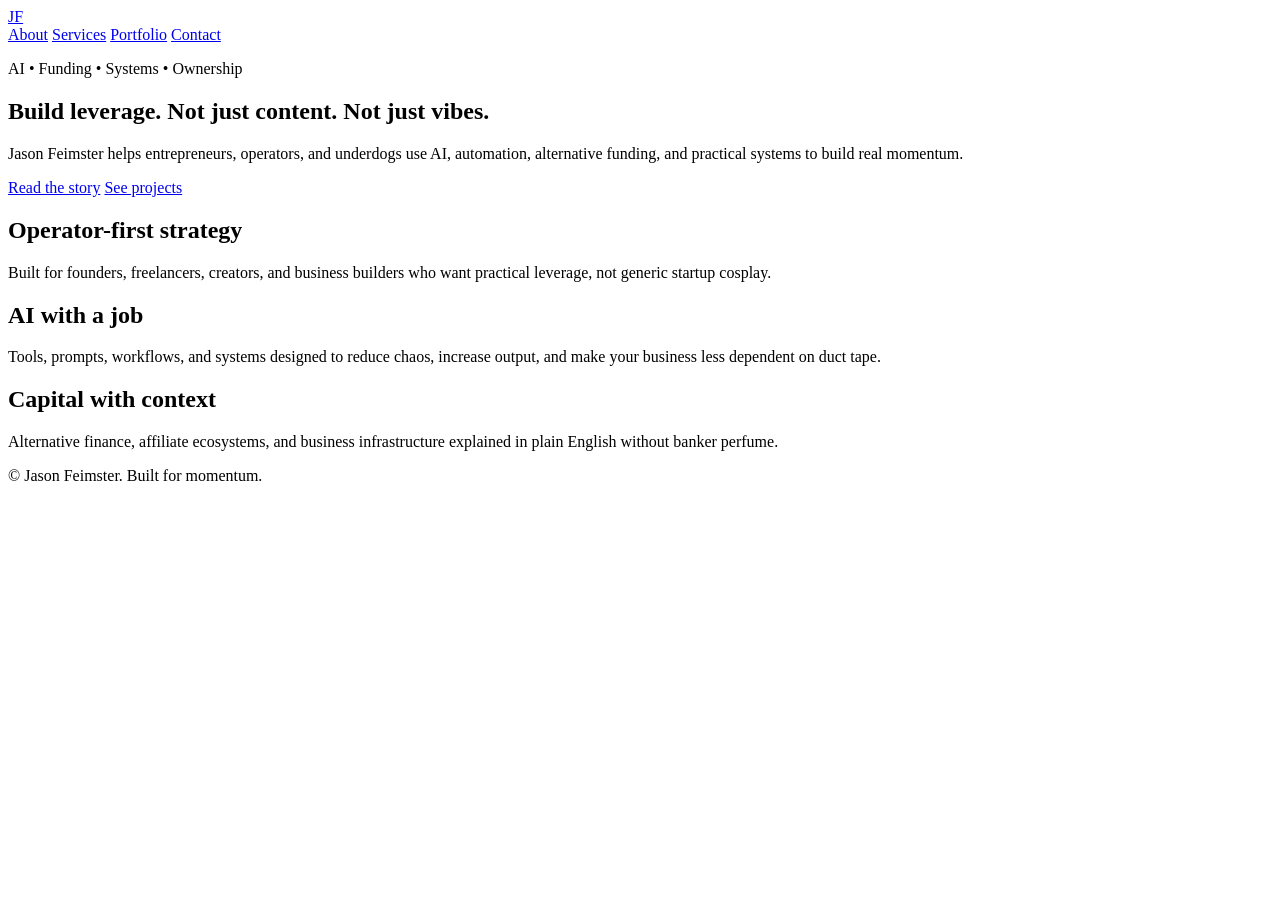
==== site/index.html @ 62602b0d "Add static site homepage" ====
<!DOCTYPE html>
<html lang="en">
<head>
  <meta charset="UTF-8" />
  <meta name="viewport" content="width=device-width, initial-scale=1.0" />
  <title>Jason Feimster | Personal Brand OS</title>
  <meta name="description" content="Jason Feimster is a combat-vet-turned-entrepreneur, AI systems builder, and operator focused on leverage, ownership, and practical business growth." />
  <link rel="stylesheet" href="../assets/css/style.css" />
</head>
<body>
  <header class="site-header">
    <div class="container nav-wrap">
      <a class="logo" href="index.html">JF</a>
      <nav>
        <a href="about.html">About</a>
        <a href="services.html">Services</a>
        <a href="portfolio.html">Portfolio</a>
        <a href="contact.html">Contact</a>
      </nav>
    </div>
  </header>

  <main>
    <section class="hero">
      <div class="container">
        <p class="eyebrow">AI • Funding • Systems • Ownership</p>
        <h1>Build leverage. Not just content. Not just vibes.</h1>
        <p class="lead">Jason Feimster helps entrepreneurs, operators, and underdogs use AI, automation, alternative funding, and practical systems to build real momentum.</p>
        <div class="button-row">
          <a class="button primary" href="about.html">Read the story</a>
          <a class="button" href="portfolio.html">See projects</a>
        </div>
      </div>
    </section>

    <section class="section">
      <div class="container grid three-up">
        <article class="card">
          <h2>Operator-first strategy</h2>
          <p>Built for founders, freelancers, creators, and business builders who want practical leverage, not generic startup cosplay.</p>
        </article>
        <article class="card">
          <h2>AI with a job</h2>
          <p>Tools, prompts, workflows, and systems designed to reduce chaos, increase output, and make your business less dependent on duct tape.</p>
        </article>
        <article class="card">
          <h2>Capital with context</h2>
          <p>Alternative finance, affiliate ecosystems, and business infrastructure explained in plain English without banker perfume.</p>
        </article>
      </div>
    </section>
  </main>

  <footer class="site-footer">
    <div class="container">
      <p>© <span id="year"></span> Jason Feimster. Built for momentum.</p>
    </div>
  </footer>

  <script src="../assets/js/script.js"></script>
</body>
</html>
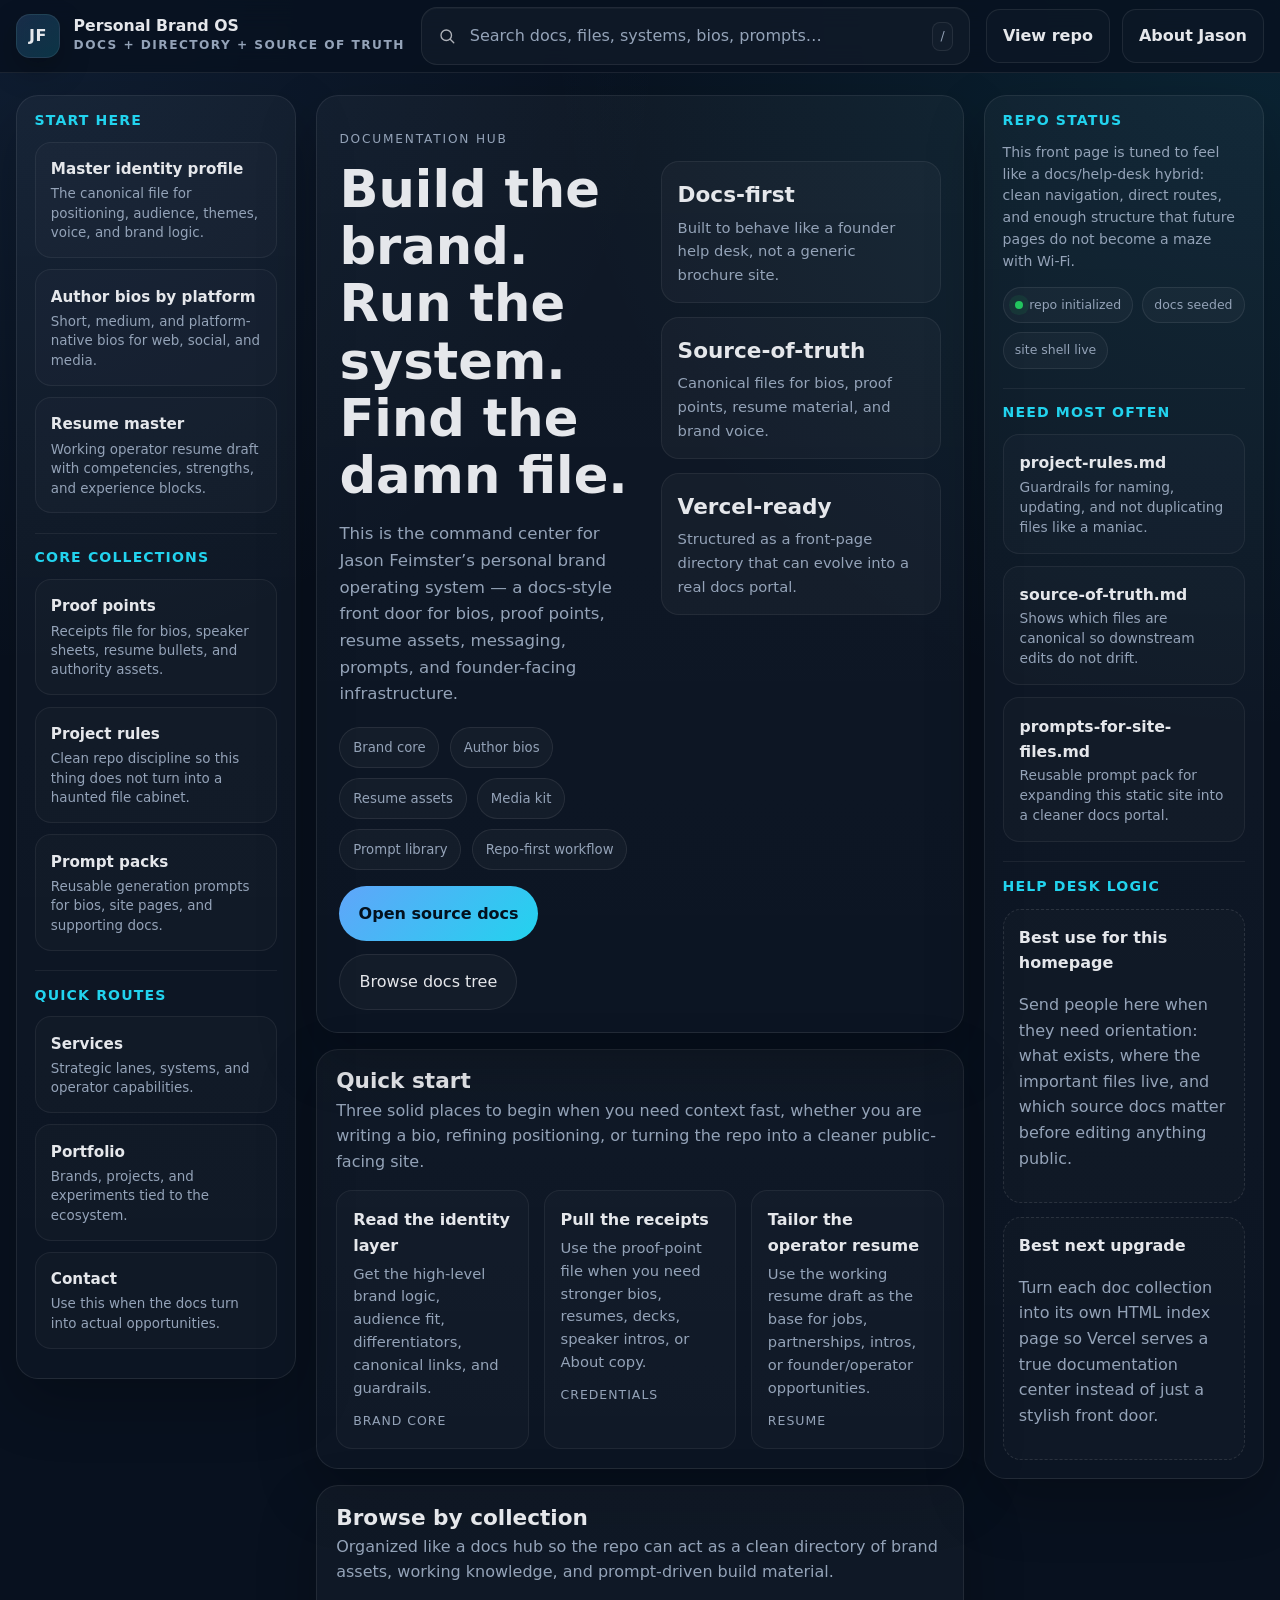
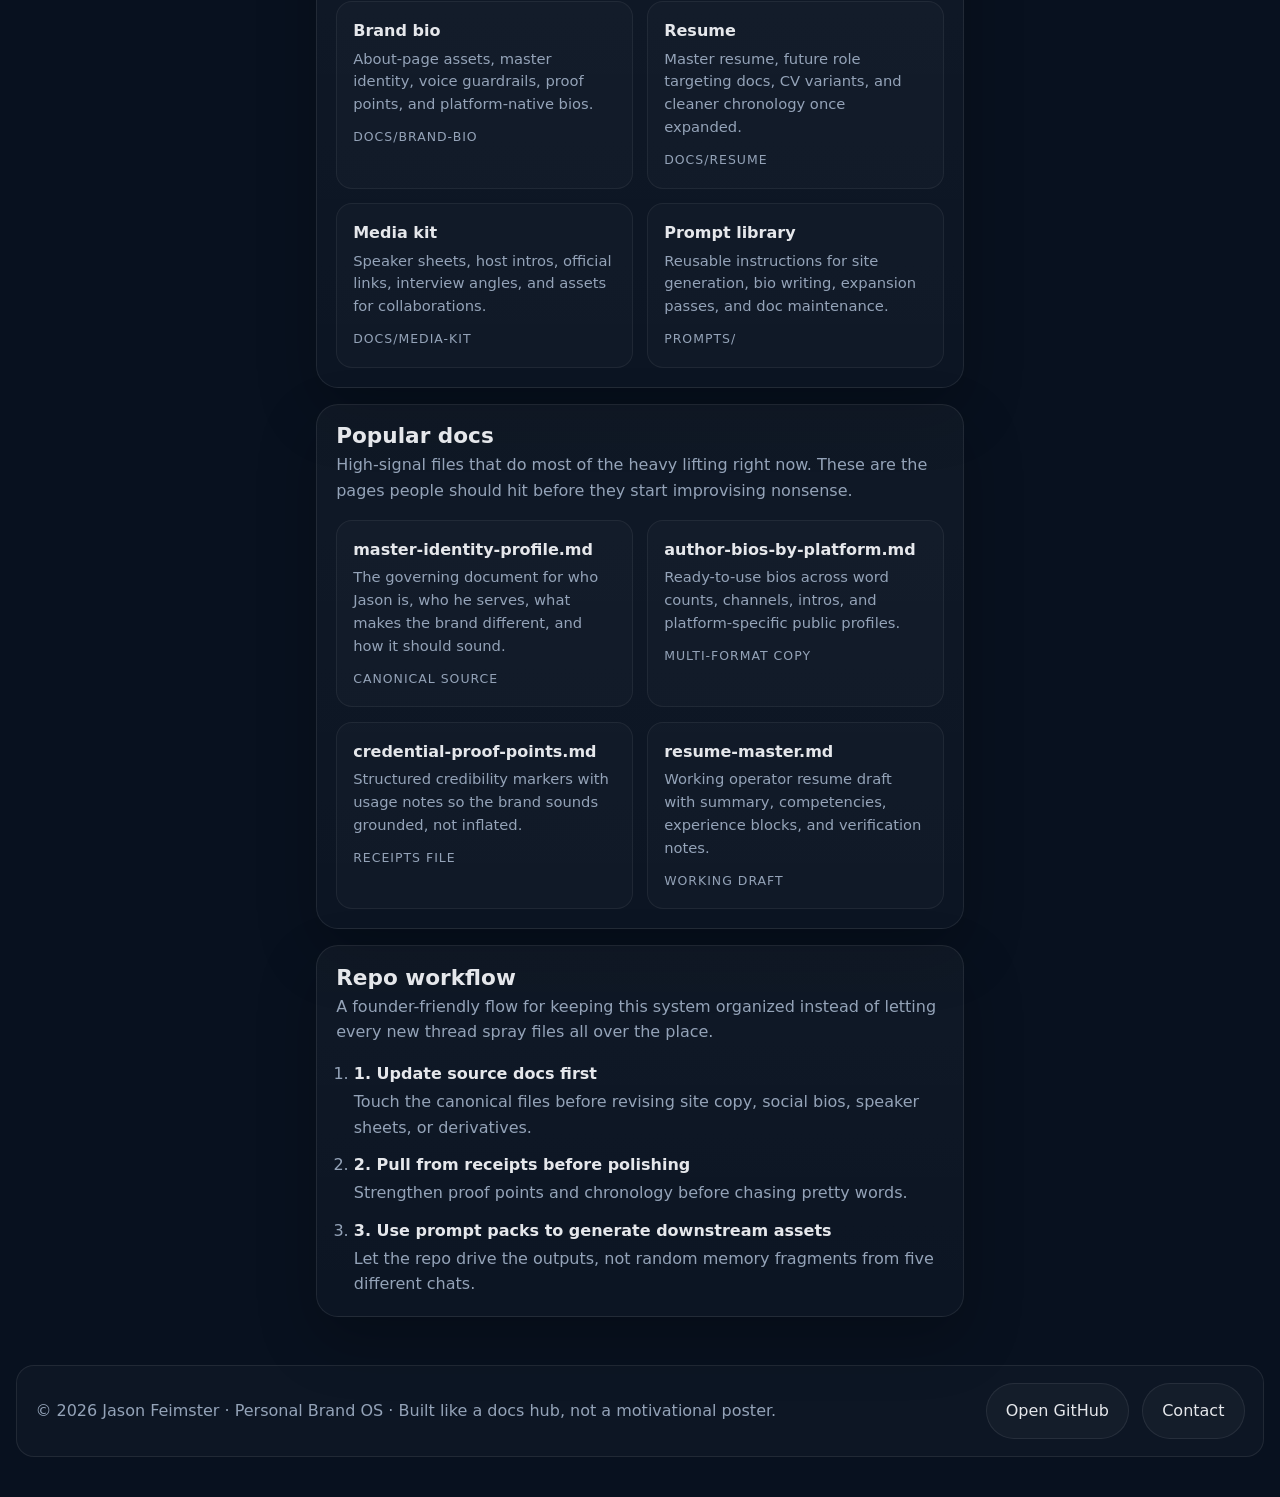
==== commit 18d61843: "Revise homepage into docs-style directory and help desk landing page" ====
--- a/site/index.html
+++ b/site/index.html
@@ -4,59 +4,886 @@
   <meta charset="UTF-8" />
   <meta name="viewport" content="width=device-width, initial-scale=1.0" />
   <title>Jason Feimster | Personal Brand OS</title>
-  <meta name="description" content="Jason Feimster is a combat-vet-turned-entrepreneur, AI systems builder, and operator focused on leverage, ownership, and practical business growth." />
+  <meta name="description" content="Docs-style home for Jason Feimster's personal brand OS: brand core, bios, resume assets, proof points, prompts, and source-of-truth files." />
   <link rel="stylesheet" href="../assets/css/style.css" />
+  <style>
+    .docs-page {
+      min-height: 100vh;
+      background:
+        radial-gradient(circle at top right, rgba(34,211,238,0.10), transparent 22%),
+        radial-gradient(circle at top left, rgba(96,165,250,0.09), transparent 20%),
+        #08111f;
+    }
+
+    .docs-topbar {
+      position: sticky;
+      top: 0;
+      z-index: 50;
+      backdrop-filter: blur(14px);
+      background: rgba(8,17,31,0.84);
+      border-bottom: 1px solid rgba(255,255,255,0.08);
+    }
+
+    .docs-topbar-inner {
+      width: min(1380px, calc(100% - 2rem));
+      margin: 0 auto;
+      min-height: 72px;
+      display: grid;
+      grid-template-columns: auto 1fr auto;
+      gap: 1rem;
+      align-items: center;
+    }
+
+    .docs-brand {
+      display: inline-flex;
+      align-items: center;
+      gap: 0.85rem;
+      font-weight: 700;
+    }
+
+    .docs-brand-mark {
+      display: inline-flex;
+      width: 44px;
+      height: 44px;
+      align-items: center;
+      justify-content: center;
+      border-radius: 14px;
+      border: 1px solid rgba(255,255,255,0.08);
+      background: linear-gradient(135deg, rgba(96,165,250,0.18), rgba(34,211,238,0.18));
+      box-shadow: 0 12px 30px rgba(0,0,0,0.25);
+      font-weight: 800;
+      letter-spacing: 0.03em;
+    }
+
+    .docs-brand-copy small,
+    .docs-rail-note,
+    .docs-meta,
+    .docs-file span,
+    .docs-kicker,
+    .docs-search-hint,
+    .collection-card p,
+    .doc-card p,
+    .hero-panel p,
+    .resource-card p,
+    .timeline li,
+    .docs-helper p,
+    .chip-row .chip,
+    .docs-sidebar a span,
+    .docs-shortcuts a span,
+    .docs-footer p {
+      color: var(--muted);
+    }
+
+    .docs-brand-copy strong {
+      display: block;
+      line-height: 1.1;
+      font-size: 0.98rem;
+    }
+
+    .docs-brand-copy small {
+      display: block;
+      font-size: 0.76rem;
+      margin-top: 0.1rem;
+      text-transform: uppercase;
+      letter-spacing: 0.12em;
+    }
+
+    .docs-search-wrap {
+      display: flex;
+      align-items: center;
+      gap: 0.85rem;
+      min-width: 0;
+    }
+
+    .docs-search {
+      display: flex;
+      align-items: center;
+      gap: 0.75rem;
+      width: 100%;
+      padding: 0.85rem 1rem;
+      border-radius: 16px;
+      border: 1px solid rgba(255,255,255,0.08);
+      background: rgba(255,255,255,0.03);
+      box-shadow: inset 0 1px 0 rgba(255,255,255,0.03);
+    }
+
+    .docs-search svg {
+      flex: 0 0 auto;
+      opacity: 0.75;
+    }
+
+    .docs-search input {
+      width: 100%;
+      background: transparent;
+      border: 0;
+      color: var(--text);
+      outline: none;
+      font: inherit;
+    }
+
+    .docs-search input::placeholder {
+      color: var(--muted);
+    }
+
+    .docs-search-hint {
+      flex: 0 0 auto;
+      font-size: 0.78rem;
+      padding: 0.22rem 0.45rem;
+      border-radius: 8px;
+      border: 1px solid rgba(255,255,255,0.08);
+      background: rgba(255,255,255,0.02);
+    }
+
+    .docs-top-actions {
+      display: flex;
+      align-items: center;
+      gap: 0.75rem;
+      flex-wrap: wrap;
+      justify-content: flex-end;
+    }
+
+    .ghost-link {
+      display: inline-flex;
+      align-items: center;
+      gap: 0.45rem;
+      padding: 0.8rem 1rem;
+      border-radius: 14px;
+      border: 1px solid rgba(255,255,255,0.08);
+      background: rgba(255,255,255,0.02);
+      color: var(--text);
+      font-weight: 600;
+      transition: transform 0.18s ease, border-color 0.18s ease, background 0.18s ease;
+    }
+
+    .ghost-link:hover,
+    .sidebar-link:hover,
+    .shortcut-link:hover,
+    .docs-file:hover,
+    .collection-card:hover,
+    .doc-card:hover,
+    .resource-card:hover {
+      transform: translateY(-1px);
+      border-color: rgba(255,255,255,0.18);
+      background: rgba(255,255,255,0.04);
+    }
+
+    .docs-shell {
+      width: min(1380px, calc(100% - 2rem));
+      margin: 0 auto;
+      padding: 1.35rem 0 3rem;
+      display: grid;
+      grid-template-columns: 280px minmax(0, 1fr) 280px;
+      gap: 1.25rem;
+      align-items: start;
+    }
+
+    .docs-sidebar,
+    .docs-main,
+    .docs-rail {
+      min-width: 0;
+    }
+
+    .sidebar-panel,
+    .hero-panel,
+    .surface-panel,
+    .rail-panel {
+      border: 1px solid rgba(255,255,255,0.08);
+      border-radius: 22px;
+      background: linear-gradient(180deg, rgba(255,255,255,0.035), rgba(255,255,255,0.018));
+      box-shadow: 0 24px 60px rgba(0,0,0,0.24);
+    }
+
+    .sidebar-panel,
+    .rail-panel {
+      padding: 1.1rem;
+      position: sticky;
+      top: 96px;
+    }
+
+    .sidebar-title,
+    .panel-title,
+    .rail-title {
+      margin: 0 0 0.8rem;
+      font-size: 0.88rem;
+      letter-spacing: 0.08em;
+      text-transform: uppercase;
+      color: var(--accent-2);
+    }
+
+    .sidebar-group + .sidebar-group,
+    .rail-group + .rail-group {
+      margin-top: 1.2rem;
+      padding-top: 1.05rem;
+      border-top: 1px solid rgba(255,255,255,0.06);
+    }
+
+    .sidebar-link,
+    .shortcut-link,
+    .docs-file,
+    .resource-card,
+    .doc-card,
+    .collection-card {
+      display: block;
+      border: 1px solid rgba(255,255,255,0.06);
+      border-radius: 16px;
+      background: rgba(255,255,255,0.02);
+      transition: transform 0.18s ease, border-color 0.18s ease, background 0.18s ease;
+    }
+
+    .sidebar-link,
+    .shortcut-link {
+      padding: 0.9rem 0.95rem;
+      margin-bottom: 0.7rem;
+    }
+
+    .sidebar-link strong,
+    .shortcut-link strong {
+      display: block;
+      margin-bottom: 0.18rem;
+      font-size: 0.95rem;
+    }
+
+    .sidebar-link span,
+    .shortcut-link span {
+      display: block;
+      font-size: 0.84rem;
+      line-height: 1.45;
+    }
+
+    .hero-panel {
+      padding: 1.4rem;
+      overflow: hidden;
+      position: relative;
+    }
+
+    .hero-panel::after {
+      content: "";
+      position: absolute;
+      inset: auto -10% -35% auto;
+      width: 320px;
+      height: 320px;
+      background: radial-gradient(circle, rgba(34,211,238,0.16), transparent 62%);
+      pointer-events: none;
+    }
+
+    .docs-kicker {
+      text-transform: uppercase;
+      letter-spacing: 0.15em;
+      font-size: 0.76rem;
+      color: var(--accent-2);
+      margin-bottom: 0.7rem;
+    }
+
+    .hero-grid {
+      display: grid;
+      grid-template-columns: minmax(0, 1.2fr) minmax(280px, 0.8fr);
+      gap: 1rem;
+      align-items: start;
+    }
+
+    .hero-copy h1 {
+      font-size: clamp(2.35rem, 4vw, 4.3rem);
+      margin-bottom: 0.9rem;
+      max-width: 10ch;
+    }
+
+    .hero-copy p {
+      max-width: 68ch;
+      font-size: 1.04rem;
+      margin-bottom: 1.2rem;
+    }
+
+    .chip-row {
+      display: flex;
+      flex-wrap: wrap;
+      gap: 0.65rem;
+      margin-bottom: 1rem;
+    }
+
+    .chip-row .chip {
+      padding: 0.55rem 0.8rem;
+      border-radius: 999px;
+      border: 1px solid rgba(255,255,255,0.08);
+      background: rgba(255,255,255,0.03);
+      font-size: 0.83rem;
+    }
+
+    .hero-actions {
+      display: flex;
+      gap: 0.8rem;
+      flex-wrap: wrap;
+    }
+
+    .hero-stat-grid {
+      display: grid;
+      gap: 0.85rem;
+    }
+
+    .hero-stat {
+      padding: 1rem;
+      border-radius: 18px;
+      border: 1px solid rgba(255,255,255,0.06);
+      background: rgba(255,255,255,0.03);
+    }
+
+    .hero-stat strong {
+      display: block;
+      font-size: 1.35rem;
+      margin-bottom: 0.2rem;
+    }
+
+    .hero-stat span {
+      display: block;
+      color: var(--muted);
+      font-size: 0.92rem;
+    }
+
+    .surface-panel {
+      padding: 1.2rem;
+      margin-top: 1rem;
+    }
+
+    .section-head {
+      display: flex;
+      align-items: end;
+      justify-content: space-between;
+      gap: 1rem;
+      margin-bottom: 1rem;
+      flex-wrap: wrap;
+    }
+
+    .section-head h2 {
+      margin: 0;
+      font-size: 1.35rem;
+    }
+
+    .section-head p {
+      margin: 0.25rem 0 0;
+      color: var(--muted);
+      max-width: 62ch;
+    }
+
+    .quick-start-grid,
+    .collection-grid,
+    .docs-grid,
+    .resource-grid {
+      display: grid;
+      gap: 0.9rem;
+    }
+
+    .quick-start-grid,
+    .resource-grid {
+      grid-template-columns: repeat(3, minmax(0, 1fr));
+    }
+
+    .collection-grid {
+      grid-template-columns: repeat(2, minmax(0, 1fr));
+    }
+
+    .docs-grid {
+      grid-template-columns: repeat(2, minmax(0, 1fr));
+    }
+
+    .resource-card,
+    .collection-card,
+    .doc-card {
+      padding: 1rem;
+      height: 100%;
+    }
+
+    .resource-card strong,
+    .collection-card strong,
+    .doc-card strong {
+      display: block;
+      font-size: 1rem;
+      margin-bottom: 0.25rem;
+    }
+
+    .resource-card p,
+    .collection-card p,
+    .doc-card p {
+      margin: 0;
+      font-size: 0.92rem;
+      line-height: 1.55;
+    }
+
+    .docs-meta {
+      display: inline-flex;
+      align-items: center;
+      gap: 0.45rem;
+      margin-top: 0.7rem;
+      font-size: 0.78rem;
+      text-transform: uppercase;
+      letter-spacing: 0.08em;
+    }
+
+    .docs-file-list {
+      display: grid;
+      gap: 0.75rem;
+    }
+
+    .docs-file {
+      padding: 0.95rem 1rem;
+    }
+
+    .docs-file strong {
+      display: block;
+      font-size: 0.98rem;
+      margin-bottom: 0.15rem;
+    }
+
+    .docs-file span {
+      display: block;
+      font-size: 0.86rem;
+      line-height: 1.45;
+    }
+
+    .timeline {
+      margin: 0;
+      padding-left: 1.1rem;
+      display: grid;
+      gap: 0.75rem;
+    }
+
+    .timeline li strong {
+      display: inline-block;
+      margin-bottom: 0.15rem;
+      color: var(--text);
+    }
+
+    .rail-note {
+      font-size: 0.88rem;
+      line-height: 1.55;
+      margin: 0 0 0.9rem;
+    }
+
+    .status-row {
+      display: flex;
+      flex-wrap: wrap;
+      gap: 0.55rem;
+      margin-top: 0.8rem;
+    }
+
+    .status-pill {
+      display: inline-flex;
+      align-items: center;
+      gap: 0.4rem;
+      padding: 0.45rem 0.7rem;
+      border-radius: 999px;
+      border: 1px solid rgba(255,255,255,0.08);
+      background: rgba(255,255,255,0.03);
+      font-size: 0.78rem;
+      color: var(--muted);
+    }
+
+    .status-dot {
+      width: 0.5rem;
+      height: 0.5rem;
+      border-radius: 999px;
+      background: #22c55e;
+      box-shadow: 0 0 0 6px rgba(34,197,94,0.10);
+    }
+
+    .docs-helper {
+      border-radius: 18px;
+      border: 1px dashed rgba(255,255,255,0.11);
+      padding: 0.95rem;
+      background: rgba(255,255,255,0.015);
+      margin-top: 0.85rem;
+    }
+
+    .docs-helper strong {
+      display: block;
+      margin-bottom: 0.35rem;
+    }
+
+    .docs-footer {
+      width: min(1380px, calc(100% - 2rem));
+      margin: 0 auto;
+      padding: 0 0 2.5rem;
+    }
+
+    .docs-footer-panel {
+      display: flex;
+      align-items: center;
+      justify-content: space-between;
+      gap: 1rem;
+      flex-wrap: wrap;
+      padding: 1rem 1.15rem;
+      border-radius: 18px;
+      border: 1px solid rgba(255,255,255,0.08);
+      background: rgba(255,255,255,0.025);
+    }
+
+    .hidden-by-search {
+      display: none !important;
+    }
+
+    @media (max-width: 1200px) {
+      .docs-shell {
+        grid-template-columns: 250px minmax(0, 1fr);
+      }
+
+      .docs-rail {
+        grid-column: 1 / -1;
+      }
+
+      .rail-panel {
+        position: static;
+      }
+    }
+
+    @media (max-width: 960px) {
+      .docs-topbar-inner,
+      .hero-grid,
+      .quick-start-grid,
+      .collection-grid,
+      .docs-grid,
+      .resource-grid,
+      .docs-shell {
+        grid-template-columns: 1fr;
+      }
+
+      .docs-topbar-inner {
+        padding: 0.85rem 0;
+      }
+
+      .docs-top-actions {
+        justify-content: flex-start;
+      }
+
+      .sidebar-panel {
+        position: static;
+      }
+
+      .docs-shell {
+        padding-top: 1rem;
+      }
+
+      .hero-copy h1 {
+        max-width: none;
+      }
+    }
+  </style>
 </head>
-<body>
-  <header class="site-header">
-    <div class="container nav-wrap">
-      <a class="logo" href="index.html">JF</a>
-      <nav>
-        <a href="about.html">About</a>
-        <a href="services.html">Services</a>
-        <a href="portfolio.html">Portfolio</a>
-        <a href="contact.html">Contact</a>
-      </nav>
+<body class="docs-page">
+  <header class="docs-topbar">
+    <div class="docs-topbar-inner">
+      <a class="docs-brand" href="index.html" aria-label="Jason Feimster Personal Brand OS home">
+        <span class="docs-brand-mark">JF</span>
+        <span class="docs-brand-copy">
+          <strong>Personal Brand OS</strong>
+          <small>Docs + directory + source of truth</small>
+        </span>
+      </a>
+
+      <div class="docs-search-wrap">
+        <label class="docs-search" for="docSearch">
+          <svg width="18" height="18" viewBox="0 0 24 24" fill="none" aria-hidden="true">
+            <path d="M21 21L16.65 16.65M18 11C18 14.866 14.866 18 11 18C7.13401 18 4 14.866 4 11C4 7.13401 7.13401 4 11 4C14.866 4 18 7.13401 18 11Z" stroke="currentColor" stroke-width="1.8" stroke-linecap="round" stroke-linejoin="round"/>
+          </svg>
+          <input id="docSearch" type="search" placeholder="Search docs, files, systems, bios, prompts…" />
+          <span class="docs-search-hint">/</span>
+        </label>
+      </div>
+
+      <div class="docs-top-actions">
+        <a class="ghost-link" href="https://github.com/JFeimster/jf-brand-os" target="_blank" rel="noreferrer">View repo</a>
+        <a class="ghost-link" href="about.html">About Jason</a>
+      </div>
     </div>
   </header>
 
-  <main>
-    <section class="hero">
-      <div class="container">
-        <p class="eyebrow">AI • Funding • Systems • Ownership</p>
-        <h1>Build leverage. Not just content. Not just vibes.</h1>
-        <p class="lead">Jason Feimster helps entrepreneurs, operators, and underdogs use AI, automation, alternative funding, and practical systems to build real momentum.</p>
-        <div class="button-row">
-          <a class="button primary" href="about.html">Read the story</a>
-          <a class="button" href="portfolio.html">See projects</a>
+  <div class="docs-shell">
+    <aside class="docs-sidebar">
+      <div class="sidebar-panel">
+        <div class="sidebar-group">
+          <h2 class="sidebar-title">Start here</h2>
+          <a class="sidebar-link searchable" data-search="master identity profile source of truth brand core who is jason positioning" href="../docs/brand-bio/master-identity-profile.md">
+            <strong>Master identity profile</strong>
+            <span>The canonical file for positioning, audience, themes, voice, and brand logic.</span>
+          </a>
+          <a class="sidebar-link searchable" data-search="author bios by platform linkedin youtube wordpress guest bio speaker intro" href="../docs/brand-bio/author-bios-by-platform.md">
+            <strong>Author bios by platform</strong>
+            <span>Short, medium, and platform-native bios for web, social, and media.</span>
+          </a>
+          <a class="sidebar-link searchable" data-search="resume master cv founder operator resume summary experience" href="../docs/resume/resume-master.md">
+            <strong>Resume master</strong>
+            <span>Working operator resume draft with competencies, strengths, and experience blocks.</span>
+          </a>
+        </div>
+
+        <div class="sidebar-group">
+          <h2 class="sidebar-title">Core collections</h2>
+          <a class="sidebar-link searchable" data-search="credential proof points receipts evidence credibility media marine founder operator" href="../docs/brand-bio/credential-proof-points.md">
+            <strong>Proof points</strong>
+            <span>Receipts file for bios, speaker sheets, resume bullets, and authority assets.</span>
+          </a>
+          <a class="sidebar-link searchable" data-search="project rules source of truth admin docs operating rules naming conventions" href="../docs/admin/project-rules.md">
+            <strong>Project rules</strong>
+            <span>Clean repo discipline so this thing does not turn into a haunted file cabinet.</span>
+          </a>
+          <a class="sidebar-link searchable" data-search="prompts bio generation site files docs writing prompts" href="../prompts/brand-bio/prompts-for-bio-generation.md">
+            <strong>Prompt packs</strong>
+            <span>Reusable generation prompts for bios, site pages, and supporting docs.</span>
+          </a>
+        </div>
+
+        <div class="sidebar-group">
+          <h2 class="sidebar-title">Quick routes</h2>
+          <a class="shortcut-link" href="services.html">
+            <strong>Services</strong>
+            <span>Strategic lanes, systems, and operator capabilities.</span>
+          </a>
+          <a class="shortcut-link" href="portfolio.html">
+            <strong>Portfolio</strong>
+            <span>Brands, projects, and experiments tied to the ecosystem.</span>
+          </a>
+          <a class="shortcut-link" href="contact.html">
+            <strong>Contact</strong>
+            <span>Use this when the docs turn into actual opportunities.</span>
+          </a>
         </div>
       </div>
-    </section>
-
-    <section class="section">
-      <div class="container grid three-up">
-        <article class="card">
-          <h2>Operator-first strategy</h2>
-          <p>Built for founders, freelancers, creators, and business builders who want practical leverage, not generic startup cosplay.</p>
-        </article>
-        <article class="card">
-          <h2>AI with a job</h2>
-          <p>Tools, prompts, workflows, and systems designed to reduce chaos, increase output, and make your business less dependent on duct tape.</p>
-        </article>
-        <article class="card">
-          <h2>Capital with context</h2>
-          <p>Alternative finance, affiliate ecosystems, and business infrastructure explained in plain English without banker perfume.</p>
-        </article>
+    </aside>
+
+    <main class="docs-main">
+      <section class="hero-panel">
+        <p class="docs-kicker">Documentation hub</p>
+        <div class="hero-grid">
+          <div class="hero-copy">
+            <h1>Build the brand. Run the system. Find the damn file.</h1>
+            <p>
+              This is the command center for Jason Feimster’s personal brand operating system — a docs-style front door for bios, proof points, resume assets, messaging, prompts, and founder-facing infrastructure.
+            </p>
+            <div class="chip-row" aria-label="Topic tags">
+              <span class="chip">Brand core</span>
+              <span class="chip">Author bios</span>
+              <span class="chip">Resume assets</span>
+              <span class="chip">Media kit</span>
+              <span class="chip">Prompt library</span>
+              <span class="chip">Repo-first workflow</span>
+            </div>
+            <div class="hero-actions">
+              <a class="button primary" href="../docs/brand-bio/master-identity-profile.md">Open source docs</a>
+              <a class="button" href="https://github.com/JFeimster/jf-brand-os/tree/main/docs" target="_blank" rel="noreferrer">Browse docs tree</a>
+            </div>
+          </div>
+
+          <div class="hero-stat-grid">
+            <div class="hero-stat">
+              <strong>Docs-first</strong>
+              <span>Built to behave like a founder help desk, not a generic brochure site.</span>
+            </div>
+            <div class="hero-stat">
+              <strong>Source-of-truth</strong>
+              <span>Canonical files for bios, proof points, resume material, and brand voice.</span>
+            </div>
+            <div class="hero-stat">
+              <strong>Vercel-ready</strong>
+              <span>Structured as a front-page directory that can evolve into a real docs portal.</span>
+            </div>
+          </div>
+        </div>
+      </section>
+
+      <section class="surface-panel">
+        <div class="section-head">
+          <div>
+            <h2>Quick start</h2>
+            <p>Three solid places to begin when you need context fast, whether you are writing a bio, refining positioning, or turning the repo into a cleaner public-facing site.</p>
+          </div>
+        </div>
+        <div class="quick-start-grid">
+          <a class="resource-card searchable" data-search="identity positioning audience themes voice core summary" href="../docs/brand-bio/master-identity-profile.md">
+            <strong>Read the identity layer</strong>
+            <p>Get the high-level brand logic, audience fit, differentiators, canonical links, and guardrails.</p>
+            <span class="docs-meta">Brand core</span>
+          </a>
+          <a class="resource-card searchable" data-search="proof points credibility receipts marine founder operator youtube blog funding" href="../docs/brand-bio/credential-proof-points.md">
+            <strong>Pull the receipts</strong>
+            <p>Use the proof-point file when you need stronger bios, resumes, decks, speaker intros, or About copy.</p>
+            <span class="docs-meta">Credentials</span>
+          </a>
+          <a class="resource-card searchable" data-search="resume experience competencies strengths operator summary role targeting" href="../docs/resume/resume-master.md">
+            <strong>Tailor the operator resume</strong>
+            <p>Use the working resume draft as the base for jobs, partnerships, intros, or founder/operator opportunities.</p>
+            <span class="docs-meta">Resume</span>
+          </a>
+        </div>
+      </section>
+
+      <section class="surface-panel">
+        <div class="section-head">
+          <div>
+            <h2>Browse by collection</h2>
+            <p>Organized like a docs hub so the repo can act as a clean directory of brand assets, working knowledge, and prompt-driven build material.</p>
+          </div>
+        </div>
+        <div class="collection-grid">
+          <a class="collection-card searchable" data-search="brand bio about page positioning themes voice identity" href="https://github.com/JFeimster/jf-brand-os/tree/main/docs/brand-bio" target="_blank" rel="noreferrer">
+            <strong>Brand bio</strong>
+            <p>About-page assets, master identity, voice guardrails, proof points, and platform-native bios.</p>
+            <span class="docs-meta">docs/brand-bio</span>
+          </a>
+          <a class="collection-card searchable" data-search="resume cv founder operator chronology competencies targeting" href="https://github.com/JFeimster/jf-brand-os/tree/main/docs/resume" target="_blank" rel="noreferrer">
+            <strong>Resume</strong>
+            <p>Master resume, future role targeting docs, CV variants, and cleaner chronology once expanded.</p>
+            <span class="docs-meta">docs/resume</span>
+          </a>
+          <a class="collection-card searchable" data-search="media speaking one sheet host intro interview topics press" href="https://github.com/JFeimster/jf-brand-os/tree/main/docs/media-kit" target="_blank" rel="noreferrer">
+            <strong>Media kit</strong>
+            <p>Speaker sheets, host intros, official links, interview angles, and assets for collaborations.</p>
+            <span class="docs-meta">docs/media-kit</span>
+          </a>
+          <a class="collection-card searchable" data-search="prompts docs prompts site prompts bio prompts reusable" href="https://github.com/JFeimster/jf-brand-os/tree/main/prompts" target="_blank" rel="noreferrer">
+            <strong>Prompt library</strong>
+            <p>Reusable instructions for site generation, bio writing, expansion passes, and doc maintenance.</p>
+            <span class="docs-meta">prompts/</span>
+          </a>
+        </div>
+      </section>
+
+      <section class="surface-panel">
+        <div class="section-head">
+          <div>
+            <h2>Popular docs</h2>
+            <p>High-signal files that do most of the heavy lifting right now. These are the pages people should hit before they start improvising nonsense.</p>
+          </div>
+        </div>
+        <div class="docs-grid">
+          <a class="doc-card searchable" data-search="master identity profile canonical brand positioning audience themes differentiators" href="../docs/brand-bio/master-identity-profile.md">
+            <strong>master-identity-profile.md</strong>
+            <p>The governing document for who Jason is, who he serves, what makes the brand different, and how it should sound.</p>
+            <span class="docs-meta">Canonical source</span>
+          </a>
+          <a class="doc-card searchable" data-search="author bios platform linkedin youtube wordpress podcast guest speaker intro" href="../docs/brand-bio/author-bios-by-platform.md">
+            <strong>author-bios-by-platform.md</strong>
+            <p>Ready-to-use bios across word counts, channels, intros, and platform-specific public profiles.</p>
+            <span class="docs-meta">Multi-format copy</span>
+          </a>
+          <a class="doc-card searchable" data-search="credential proof points receipts evidence marine operator founder youtube website" href="../docs/brand-bio/credential-proof-points.md">
+            <strong>credential-proof-points.md</strong>
+            <p>Structured credibility markers with usage notes so the brand sounds grounded, not inflated.</p>
+            <span class="docs-meta">Receipts file</span>
+          </a>
+          <a class="doc-card searchable" data-search="resume master founder operator ai finance affiliate growth experience strengths" href="../docs/resume/resume-master.md">
+            <strong>resume-master.md</strong>
+            <p>Working operator resume draft with summary, competencies, experience blocks, and verification notes.</p>
+            <span class="docs-meta">Working draft</span>
+          </a>
+        </div>
+      </section>
+
+      <section class="surface-panel">
+        <div class="section-head">
+          <div>
+            <h2>Repo workflow</h2>
+            <p>A founder-friendly flow for keeping this system organized instead of letting every new thread spray files all over the place.</p>
+          </div>
+        </div>
+        <ol class="timeline">
+          <li>
+            <strong>1. Update source docs first</strong><br />
+            Touch the canonical files before revising site copy, social bios, speaker sheets, or derivatives.
+          </li>
+          <li>
+            <strong>2. Pull from receipts before polishing</strong><br />
+            Strengthen proof points and chronology before chasing pretty words.
+          </li>
+          <li>
+            <strong>3. Use prompt packs to generate downstream assets</strong><br />
+            Let the repo drive the outputs, not random memory fragments from five different chats.
+          </li>
+        </ol>
+      </section>
+    </main>
+
+    <aside class="docs-rail">
+      <div class="rail-panel">
+        <div class="rail-group">
+          <h2 class="rail-title">Repo status</h2>
+          <p class="rail-note">This front page is tuned to feel like a docs/help-desk hybrid: clean navigation, direct routes, and enough structure that future pages do not become a maze with Wi-Fi.</p>
+          <div class="status-row">
+            <span class="status-pill"><span class="status-dot"></span> repo initialized</span>
+            <span class="status-pill">docs seeded</span>
+            <span class="status-pill">site shell live</span>
+          </div>
+        </div>
+
+        <div class="rail-group">
+          <h2 class="rail-title">Need most often</h2>
+          <div class="docs-file-list">
+            <a class="docs-file searchable" data-search="project rules naming conventions anti sludge" href="../docs/admin/project-rules.md">
+              <strong>project-rules.md</strong>
+              <span>Guardrails for naming, updating, and not duplicating files like a maniac.</span>
+            </a>
+            <a class="docs-file searchable" data-search="source of truth map canonical files" href="../docs/admin/source-of-truth.md">
+              <strong>source-of-truth.md</strong>
+              <span>Shows which files are canonical so downstream edits do not drift.</span>
+            </a>
+            <a class="docs-file searchable" data-search="site prompts static files vercel html css js" href="../prompts/site/prompts-for-site-files.md">
+              <strong>prompts-for-site-files.md</strong>
+              <span>Reusable prompt pack for expanding this static site into a cleaner docs portal.</span>
+            </a>
+          </div>
+        </div>
+
+        <div class="rail-group">
+          <h2 class="rail-title">Help desk logic</h2>
+          <div class="docs-helper">
+            <strong>Best use for this homepage</strong>
+            <p>Send people here when they need orientation: what exists, where the important files live, and which source docs matter before editing anything public.</p>
+          </div>
+          <div class="docs-helper">
+            <strong>Best next upgrade</strong>
+            <p>Turn each doc collection into its own HTML index page so Vercel serves a true documentation center instead of just a stylish front door.</p>
+          </div>
+        </div>
       </div>
-    </section>
-  </main>
-
-  <footer class="site-footer">
-    <div class="container">
-      <p>© <span id="year"></span> Jason Feimster. Built for momentum.</p>
+    </aside>
+  </div>
+
+  <footer class="docs-footer">
+    <div class="docs-footer-panel">
+      <p>© <span id="year"></span> Jason Feimster · Personal Brand OS · Built like a docs hub, not a motivational poster.</p>
+      <div class="hero-actions">
+        <a class="button" href="https://github.com/JFeimster/jf-brand-os" target="_blank" rel="noreferrer">Open GitHub</a>
+        <a class="button" href="contact.html">Contact</a>
+      </div>
     </div>
   </footer>
 
   <script src="../assets/js/script.js"></script>
+  <script>
+    document.addEventListener('DOMContentLoaded', function () {
+      const input = document.getElementById('docSearch');
+      const targets = Array.from(document.querySelectorAll('.searchable'));
+
+      function filterDocs() {
+        const query = (input.value || '').trim().toLowerCase();
+
+        targets.forEach((el) => {
+          const searchableText = [
+            el.textContent || '',
+            el.getAttribute('data-search') || ''
+          ].join(' ').toLowerCase();
+
+          const isMatch = !query || searchableText.includes(query);
+          el.classList.toggle('hidden-by-search', !isMatch);
+        });
+      }
+
+      if (input) {
+        input.addEventListener('input', filterDocs);
+        document.addEventListener('keydown', function (event) {
+          if (event.key === '/' && document.activeElement !== input) {
+            event.preventDefault();
+            input.focus();
+          }
+        });
+      }
+    });
+  </script>
 </body>
 </html>
--- a/assets/css/style.css
+++ b/assets/css/style.css
@@ -0,0 +1,193 @@
+:root {
+  --bg: #0a0f1a;
+  --panel: #111827;
+  --panel-2: #0f172a;
+  --text: #e5e7eb;
+  --muted: #94a3b8;
+  --line: rgba(255,255,255,0.08);
+  --accent: #60a5fa;
+  --accent-2: #22d3ee;
+  --max: 1120px;
+  --radius: 18px;
+  --shadow: 0 20px 60px rgba(0,0,0,0.35);
+}
+
+* { box-sizing: border-box; }
+html { scroll-behavior: smooth; }
+body {
+  margin: 0;
+  font-family: Inter, system-ui, -apple-system, BlinkMacSystemFont, "Segoe UI", sans-serif;
+  color: var(--text);
+  background:
+    radial-gradient(circle at top right, rgba(34,211,238,0.12), transparent 30%),
+    radial-gradient(circle at top left, rgba(96,165,250,0.12), transparent 25%),
+    var(--bg);
+  line-height: 1.6;
+}
+
+a { color: inherit; text-decoration: none; }
+img { max-width: 100%; display: block; }
+
+.container {
+  width: min(var(--max), calc(100% - 2rem));
+  margin: 0 auto;
+}
+
+.narrow { width: min(760px, calc(100% - 2rem)); }
+.center { text-align: center; }
+.full-height { min-height: 100vh; display: grid; place-items: center; }
+
+.site-header {
+  position: sticky;
+  top: 0;
+  backdrop-filter: blur(12px);
+  background: rgba(10,15,26,0.75);
+  border-bottom: 1px solid var(--line);
+}
+
+.nav-wrap {
+  display: flex;
+  align-items: center;
+  justify-content: space-between;
+  min-height: 72px;
+}
+
+.logo {
+  display: inline-flex;
+  width: 42px;
+  height: 42px;
+  border-radius: 12px;
+  align-items: center;
+  justify-content: center;
+  border: 1px solid var(--line);
+  background: linear-gradient(135deg, rgba(96,165,250,0.16), rgba(34,211,238,0.16));
+  font-weight: 800;
+}
+
+nav {
+  display: flex;
+  gap: 1rem;
+  flex-wrap: wrap;
+}
+
+nav a {
+  color: var(--muted);
+}
+
+nav a[aria-current="page"],
+nav a:hover {
+  color: var(--text);
+}
+
+.hero {
+  padding: 6rem 0 4rem;
+}
+
+.section {
+  padding: 4rem 0;
+}
+
+.eyebrow {
+  color: var(--accent-2);
+  text-transform: uppercase;
+  letter-spacing: 0.14em;
+  font-size: 0.78rem;
+  margin-bottom: 0.75rem;
+}
+
+h1, h2, h3 {
+  line-height: 1.12;
+  margin-top: 0;
+}
+
+h1 {
+  font-size: clamp(2.25rem, 5vw, 4.5rem);
+  margin-bottom: 1rem;
+}
+
+h2 {
+  font-size: 1.25rem;
+  margin-bottom: 0.65rem;
+}
+
+.lead {
+  font-size: 1.1rem;
+  color: var(--muted);
+  max-width: 760px;
+}
+
+.button-row {
+  display: flex;
+  gap: 1rem;
+  flex-wrap: wrap;
+  margin-top: 1.75rem;
+}
+
+.button {
+  display: inline-flex;
+  align-items: center;
+  justify-content: center;
+  padding: 0.9rem 1.2rem;
+  border-radius: 999px;
+  border: 1px solid var(--line);
+  background: rgba(255,255,255,0.03);
+  transition: transform 0.18s ease, border-color 0.18s ease;
+}
+
+.button:hover {
+  transform: translateY(-1px);
+  border-color: rgba(255,255,255,0.22);
+}
+
+.button.primary {
+  background: linear-gradient(135deg, var(--accent), var(--accent-2));
+  color: #03111e;
+  border: none;
+  font-weight: 700;
+}
+
+.grid {
+  display: grid;
+  gap: 1.25rem;
+}
+
+.three-up {
+  grid-template-columns: repeat(3, minmax(0, 1fr));
+}
+
+.card {
+  background: linear-gradient(180deg, rgba(255,255,255,0.03), rgba(255,255,255,0.015));
+  border: 1px solid var(--line);
+  border-radius: var(--radius);
+  padding: 1.35rem;
+  box-shadow: var(--shadow);
+}
+
+.card p,
+p,
+li {
+  color: var(--muted);
+}
+
+.contact-list {
+  padding-left: 1rem;
+}
+
+.site-footer {
+  border-top: 1px solid var(--line);
+  padding: 1.5rem 0 2rem;
+  color: var(--muted);
+}
+
+@media (max-width: 860px) {
+  .three-up {
+    grid-template-columns: 1fr;
+  }
+
+  .nav-wrap {
+    flex-direction: column;
+    justify-content: center;
+    gap: 0.75rem;
+    padding: 0.8rem 0;
+  }
+}
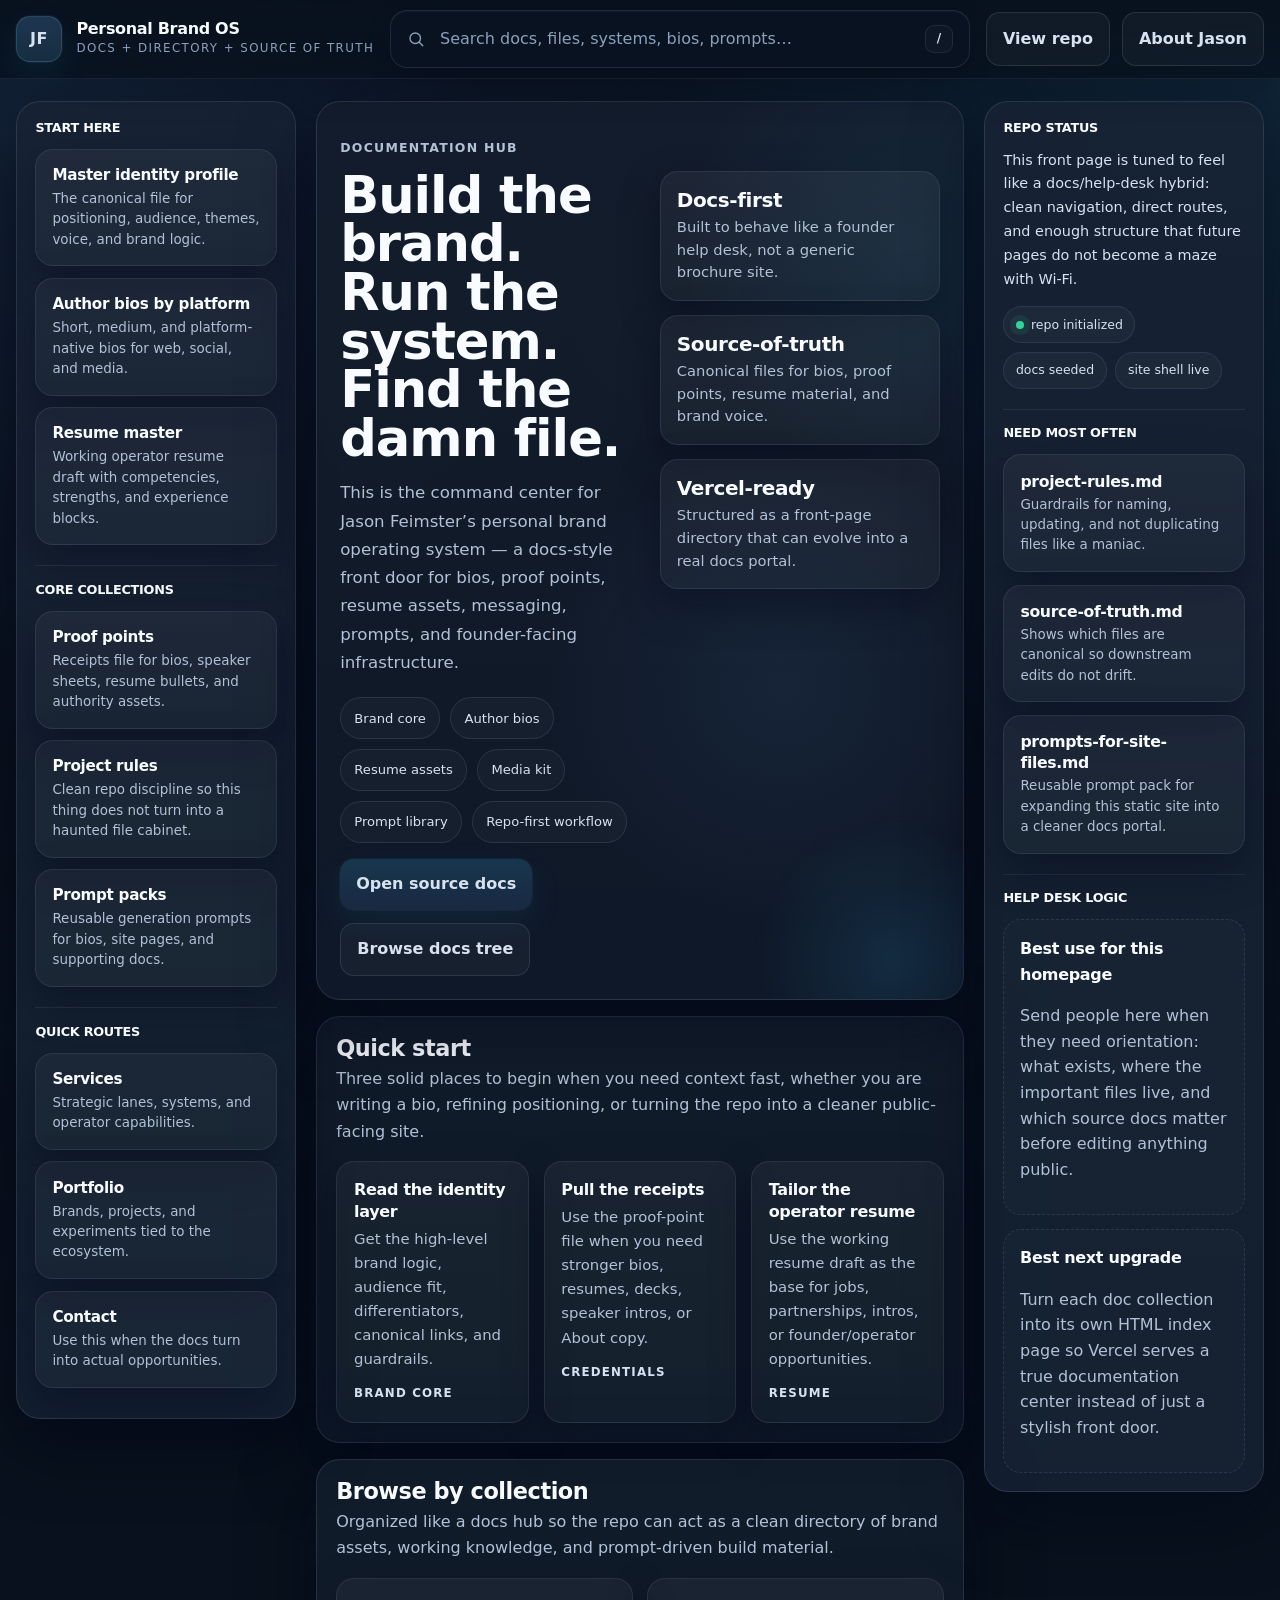
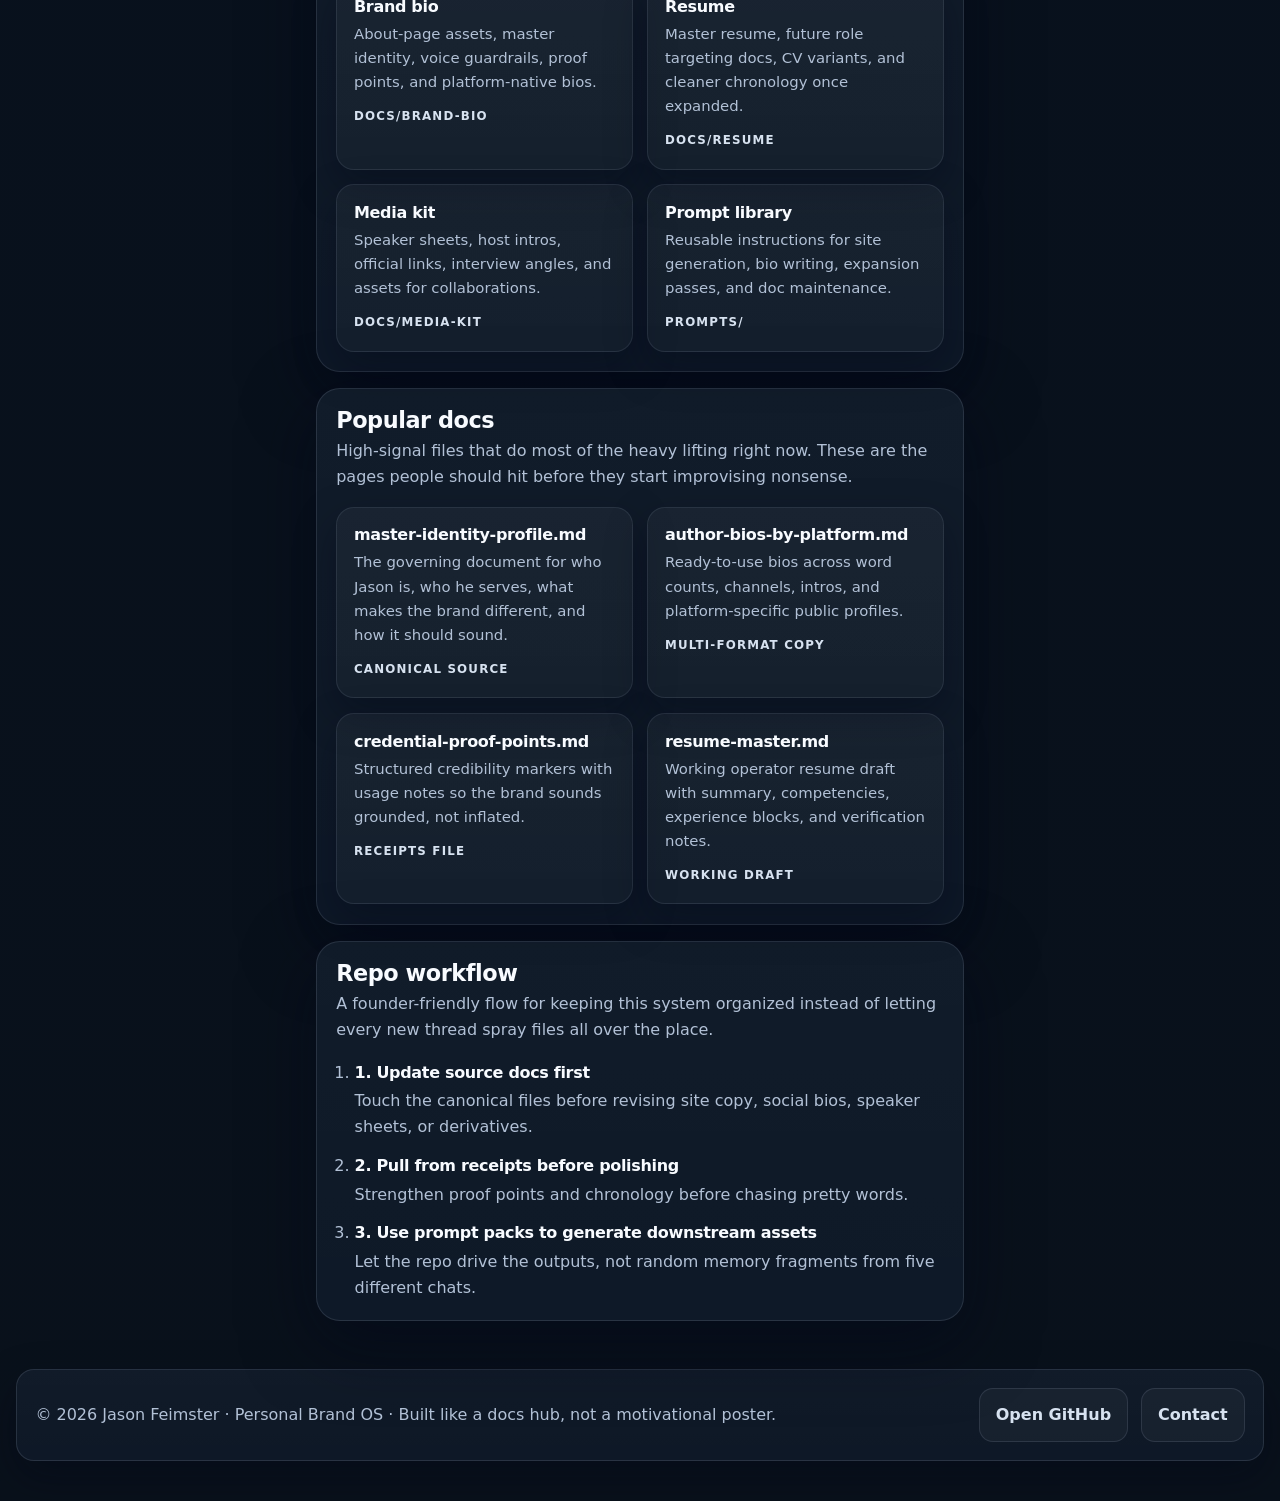
==== commit a0d1a348: "Enhance styles and theming in index.html Added CSS variables for theming and improved styles for var" ====
--- a/site/index.html
+++ b/site/index.html
@@ -7,27 +7,97 @@
   <meta name="description" content="Docs-style home for Jason Feimster's personal brand OS: brand core, bios, resume assets, proof points, prompts, and source-of-truth files." />
   <link rel="stylesheet" href="../assets/css/style.css" />
   <style>
-    .docs-page {
+    :root {
+      color-scheme: dark;
+      --bg: #08111d;
+      --bg-elevated: #0d1726;
+      --bg-muted: #101c2d;
+      --panel: rgba(15, 24, 38, 0.9);
+      --panel-alt: rgba(18, 30, 47, 0.88);
+      --panel-soft: rgba(255, 255, 255, 0.03);
+      --panel-soft-2: rgba(255, 255, 255, 0.045);
+      --border: rgba(148, 163, 184, 0.18);
+      --border-strong: rgba(148, 163, 184, 0.28);
+      --heading: #f8fbff;
+      --text: #d7e2f0;
+      --text-soft: #b2c1d6;
+      --muted: #8ca0bb;
+      --link: #7dd3fc;
+      --link-hover: #bae6fd;
+      --accent: #60a5fa;
+      --accent-strong: #38bdf8;
+      --accent-soft: rgba(96, 165, 250, 0.14);
+      --accent-soft-2: rgba(56, 189, 248, 0.12);
+      --success: #34d399;
+      --success-soft: rgba(52, 211, 153, 0.16);
+      --search-surface: rgba(10, 20, 34, 0.88);
+      --button-surface: rgba(255, 255, 255, 0.035);
+      --button-hover: rgba(255, 255, 255, 0.065);
+      --shadow-lg: 0 22px 70px rgba(2, 6, 23, 0.5);
+      --shadow-md: 0 16px 40px rgba(2, 6, 23, 0.35);
+      --glow-soft: 0 0 0 1px rgba(125, 211, 252, 0.05), 0 12px 34px rgba(56, 189, 248, 0.08);
+      --radius-xl: 24px;
+      --radius-lg: 18px;
+      --radius-md: 14px;
+      --max-width: 1380px;
+    }
+
+    * {
+      box-sizing: border-box;
+    }
+
+    html {
+      scroll-behavior: smooth;
+    }
+
+    body.docs-page {
+      margin: 0;
       min-height: 100vh;
+      font-family: Inter, ui-sans-serif, system-ui, -apple-system, BlinkMacSystemFont, "Segoe UI", sans-serif;
+      color: var(--text);
       background:
-        radial-gradient(circle at top right, rgba(34,211,238,0.10), transparent 22%),
-        radial-gradient(circle at top left, rgba(96,165,250,0.09), transparent 20%),
-        #08111f;
+        radial-gradient(circle at top right, rgba(56, 189, 248, 0.12), transparent 24%),
+        radial-gradient(circle at top left, rgba(96, 165, 250, 0.12), transparent 20%),
+        linear-gradient(180deg, #0a1320 0%, #08111d 36%, #09111b 100%);
+      -webkit-font-smoothing: antialiased;
+      text-rendering: optimizeLegibility;
+    }
+
+    .docs-page a {
+      color: inherit;
+      text-decoration: none;
+    }
+
+    .docs-page h1,
+    .docs-page h2,
+    .docs-page h3,
+    .docs-page strong {
+      color: var(--heading);
+      margin-top: 0;
+      letter-spacing: -0.02em;
+    }
+
+    .docs-page p,
+    .docs-page li,
+    .docs-page span,
+    .docs-page small {
+      color: inherit;
     }
 
     .docs-topbar {
       position: sticky;
       top: 0;
       z-index: 50;
-      backdrop-filter: blur(14px);
-      background: rgba(8,17,31,0.84);
-      border-bottom: 1px solid rgba(255,255,255,0.08);
+      backdrop-filter: blur(16px);
+      background: linear-gradient(180deg, rgba(8, 17, 29, 0.94), rgba(8, 17, 29, 0.82));
+      border-bottom: 1px solid rgba(148, 163, 184, 0.12);
+      box-shadow: 0 10px 34px rgba(2, 6, 23, 0.22);
     }
 
     .docs-topbar-inner {
-      width: min(1380px, calc(100% - 2rem));
+      width: min(var(--max-width), calc(100% - 2rem));
       margin: 0 auto;
-      min-height: 72px;
+      min-height: 78px;
       display: grid;
       grid-template-columns: auto 1fr auto;
       gap: 1rem;
@@ -37,87 +107,78 @@
     .docs-brand {
       display: inline-flex;
       align-items: center;
-      gap: 0.85rem;
-      font-weight: 700;
+      gap: 0.9rem;
+      min-width: 0;
     }
 
     .docs-brand-mark {
       display: inline-flex;
-      width: 44px;
-      height: 44px;
+      width: 46px;
+      height: 46px;
       align-items: center;
       justify-content: center;
       border-radius: 14px;
-      border: 1px solid rgba(255,255,255,0.08);
-      background: linear-gradient(135deg, rgba(96,165,250,0.18), rgba(34,211,238,0.18));
-      box-shadow: 0 12px 30px rgba(0,0,0,0.25);
+      border: 1px solid rgba(125, 211, 252, 0.16);
+      background:
+        linear-gradient(180deg, rgba(96, 165, 250, 0.2), rgba(56, 189, 248, 0.12)),
+        rgba(255, 255, 255, 0.03);
+      color: var(--heading);
+      box-shadow: var(--glow-soft);
       font-weight: 800;
       letter-spacing: 0.03em;
     }
 
-    .docs-brand-copy small,
-    .docs-rail-note,
-    .docs-meta,
-    .docs-file span,
-    .docs-kicker,
-    .docs-search-hint,
-    .collection-card p,
-    .doc-card p,
-    .hero-panel p,
-    .resource-card p,
-    .timeline li,
-    .docs-helper p,
-    .chip-row .chip,
-    .docs-sidebar a span,
-    .docs-shortcuts a span,
-    .docs-footer p {
-      color: var(--muted);
-    }
-
     .docs-brand-copy strong {
       display: block;
-      line-height: 1.1;
-      font-size: 0.98rem;
+      font-size: 1rem;
+      line-height: 1.08;
+      color: var(--heading);
     }
 
     .docs-brand-copy small {
       display: block;
-      font-size: 0.76rem;
-      margin-top: 0.1rem;
+      margin-top: 0.12rem;
+      font-size: 0.74rem;
       text-transform: uppercase;
       letter-spacing: 0.12em;
+      color: var(--muted);
     }
 
     .docs-search-wrap {
-      display: flex;
-      align-items: center;
-      gap: 0.85rem;
       min-width: 0;
     }
 
     .docs-search {
       display: flex;
       align-items: center;
-      gap: 0.75rem;
+      gap: 0.8rem;
       width: 100%;
+      min-height: 54px;
       padding: 0.85rem 1rem;
-      border-radius: 16px;
-      border: 1px solid rgba(255,255,255,0.08);
-      background: rgba(255,255,255,0.03);
-      box-shadow: inset 0 1px 0 rgba(255,255,255,0.03);
+      border-radius: 17px;
+      border: 1px solid rgba(148, 163, 184, 0.16);
+      background: var(--search-surface);
+      box-shadow: inset 0 1px 0 rgba(255, 255, 255, 0.035), 0 8px 24px rgba(2, 6, 23, 0.18);
+      transition: border-color 0.2s ease, box-shadow 0.2s ease, background 0.2s ease;
+    }
+
+    .docs-search:focus-within {
+      border-color: rgba(125, 211, 252, 0.34);
+      box-shadow: 0 0 0 4px rgba(56, 189, 248, 0.08), 0 10px 24px rgba(2, 6, 23, 0.22);
+      background: rgba(11, 22, 38, 0.96);
     }
 
     .docs-search svg {
       flex: 0 0 auto;
-      opacity: 0.75;
+      color: var(--muted);
     }
 
     .docs-search input {
       width: 100%;
+      border: 0;
+      outline: none;
       background: transparent;
-      border: 0;
       color: var(--text);
-      outline: none;
       font: inherit;
     }
 
@@ -127,11 +188,18 @@
 
     .docs-search-hint {
       flex: 0 0 auto;
-      font-size: 0.78rem;
-      padding: 0.22rem 0.45rem;
-      border-radius: 8px;
-      border: 1px solid rgba(255,255,255,0.08);
-      background: rgba(255,255,255,0.02);
+      display: inline-flex;
+      align-items: center;
+      justify-content: center;
+      min-width: 28px;
+      height: 28px;
+      padding: 0 0.45rem;
+      border-radius: 9px;
+      border: 1px solid rgba(148, 163, 184, 0.14);
+      background: rgba(255, 255, 255, 0.025);
+      color: var(--muted);
+      font-size: 0.76rem;
+      font-weight: 600;
     }
 
     .docs-top-actions {
@@ -142,20 +210,24 @@
       justify-content: flex-end;
     }
 
-    .ghost-link {
+    .ghost-link,
+    .button {
       display: inline-flex;
       align-items: center;
+      justify-content: center;
       gap: 0.45rem;
+      min-height: 44px;
       padding: 0.8rem 1rem;
       border-radius: 14px;
-      border: 1px solid rgba(255,255,255,0.08);
-      background: rgba(255,255,255,0.02);
+      border: 1px solid var(--border);
+      background: var(--button-surface);
       color: var(--text);
       font-weight: 600;
-      transition: transform 0.18s ease, border-color 0.18s ease, background 0.18s ease;
+      transition: transform 0.18s ease, border-color 0.18s ease, background 0.18s ease, color 0.18s ease, box-shadow 0.18s ease;
     }
 
     .ghost-link:hover,
+    .button:hover,
     .sidebar-link:hover,
     .shortcut-link:hover,
     .docs-file:hover,
@@ -163,14 +235,28 @@
     .doc-card:hover,
     .resource-card:hover {
       transform: translateY(-1px);
-      border-color: rgba(255,255,255,0.18);
-      background: rgba(255,255,255,0.04);
+      border-color: rgba(125, 211, 252, 0.22);
+      background: var(--button-hover);
+      color: var(--heading);
+      box-shadow: 0 12px 30px rgba(2, 6, 23, 0.22);
+    }
+
+    .button.primary {
+      background: linear-gradient(180deg, rgba(56, 189, 248, 0.18), rgba(96, 165, 250, 0.12));
+      border-color: rgba(125, 211, 252, 0.24);
+      color: #f8fbff;
+      box-shadow: var(--glow-soft);
+    }
+
+    .button.primary:hover {
+      background: linear-gradient(180deg, rgba(56, 189, 248, 0.24), rgba(96, 165, 250, 0.16));
+      border-color: rgba(186, 230, 253, 0.3);
     }
 
     .docs-shell {
-      width: min(1380px, calc(100% - 2rem));
+      width: min(var(--max-width), calc(100% - 2rem));
       margin: 0 auto;
-      padding: 1.35rem 0 3rem;
+      padding: 1.4rem 0 3rem;
       display: grid;
       grid-template-columns: 280px minmax(0, 1fr) 280px;
       gap: 1.25rem;
@@ -187,34 +273,83 @@
     .hero-panel,
     .surface-panel,
     .rail-panel {
-      border: 1px solid rgba(255,255,255,0.08);
-      border-radius: 22px;
-      background: linear-gradient(180deg, rgba(255,255,255,0.035), rgba(255,255,255,0.018));
-      box-shadow: 0 24px 60px rgba(0,0,0,0.24);
+      border: 1px solid var(--border);
+      border-radius: var(--radius-xl);
+      background:
+        linear-gradient(180deg, rgba(255, 255, 255, 0.03), rgba(255, 255, 255, 0.015)),
+        var(--panel);
+      box-shadow: var(--shadow-lg);
     }
 
     .sidebar-panel,
     .rail-panel {
-      padding: 1.1rem;
+      padding: 1.15rem;
       position: sticky;
-      top: 96px;
+      top: 98px;
+      background:
+        linear-gradient(180deg, rgba(255, 255, 255, 0.025), rgba(255, 255, 255, 0.012)),
+        var(--panel-alt);
+    }
+
+    .hero-panel {
+      padding: 1.45rem;
+      overflow: hidden;
+      position: relative;
+      background:
+        radial-gradient(circle at 92% 16%, rgba(56, 189, 248, 0.08), transparent 24%),
+        radial-gradient(circle at 72% 65%, rgba(96, 165, 250, 0.08), transparent 32%),
+        linear-gradient(180deg, rgba(255, 255, 255, 0.028), rgba(255, 255, 255, 0.01)),
+        rgba(13, 23, 38, 0.95);
+    }
+
+    .surface-panel {
+      padding: 1.2rem;
+      margin-top: 1rem;
+      background:
+        linear-gradient(180deg, rgba(255, 255, 255, 0.022), rgba(255, 255, 255, 0.012)),
+        rgba(13, 23, 38, 0.92);
+    }
+
+    .hero-panel::after {
+      content: "";
+      position: absolute;
+      right: -90px;
+      bottom: -120px;
+      width: 320px;
+      height: 320px;
+      background: radial-gradient(circle, rgba(56, 189, 248, 0.12), transparent 62%);
+      pointer-events: none;
+      filter: blur(4px);
+    }
+
+    .sidebar-title,
+    .panel-title,
+    .rail-title,
+    .docs-kicker,
+    .docs-meta {
+      color: var(--muted);
+      text-transform: uppercase;
+      letter-spacing: 0.1em;
+      font-weight: 700;
     }
 
     .sidebar-title,
     .panel-title,
     .rail-title {
-      margin: 0 0 0.8rem;
-      font-size: 0.88rem;
-      letter-spacing: 0.08em;
-      text-transform: uppercase;
-      color: var(--accent-2);
+      margin: 0 0 0.85rem;
+      font-size: 0.8rem;
+    }
+
+    .docs-kicker {
+      margin-bottom: 0.8rem;
+      font-size: 0.78rem;
     }
 
     .sidebar-group + .sidebar-group,
     .rail-group + .rail-group {
-      margin-top: 1.2rem;
+      margin-top: 1.25rem;
       padding-top: 1.05rem;
-      border-top: 1px solid rgba(255,255,255,0.06);
+      border-top: 1px solid rgba(148, 163, 184, 0.12);
     }
 
     .sidebar-link,
@@ -224,54 +359,63 @@
     .doc-card,
     .collection-card {
       display: block;
-      border: 1px solid rgba(255,255,255,0.06);
-      border-radius: 16px;
-      background: rgba(255,255,255,0.02);
-      transition: transform 0.18s ease, border-color 0.18s ease, background 0.18s ease;
+      border: 1px solid rgba(148, 163, 184, 0.14);
+      border-radius: var(--radius-lg);
+      background:
+        linear-gradient(180deg, rgba(255, 255, 255, 0.025), rgba(255, 255, 255, 0.012)),
+        rgba(255, 255, 255, 0.015);
+      transition: transform 0.18s ease, border-color 0.18s ease, background 0.18s ease, box-shadow 0.18s ease;
+      box-shadow: var(--shadow-md);
     }
 
     .sidebar-link,
     .shortcut-link {
-      padding: 0.9rem 0.95rem;
-      margin-bottom: 0.7rem;
+      padding: 0.95rem 1rem;
+      margin-bottom: 0.72rem;
+    }
+
+    .sidebar-link strong,
+    .shortcut-link strong,
+    .resource-card strong,
+    .collection-card strong,
+    .doc-card strong,
+    .docs-file strong,
+    .hero-stat strong {
+      color: var(--heading);
     }
 
     .sidebar-link strong,
     .shortcut-link strong {
       display: block;
-      margin-bottom: 0.18rem;
+      margin-bottom: 0.22rem;
       font-size: 0.95rem;
+      line-height: 1.35;
     }
 
     .sidebar-link span,
-    .shortcut-link span {
+    .shortcut-link span,
+    .docs-file span,
+    .docs-rail-note,
+    .resource-card p,
+    .collection-card p,
+    .doc-card p,
+    .hero-panel p,
+    .section-head p,
+    .timeline li,
+    .docs-helper p,
+    .hero-stat span,
+    .docs-footer p,
+    .rail-note,
+    .chip {
+      color: var(--text-soft);
+    }
+
+    .sidebar-link span,
+    .shortcut-link span,
+    .docs-file span {
       display: block;
       font-size: 0.84rem;
-      line-height: 1.45;
-    }
-
-    .hero-panel {
-      padding: 1.4rem;
-      overflow: hidden;
-      position: relative;
-    }
-
-    .hero-panel::after {
-      content: "";
-      position: absolute;
-      inset: auto -10% -35% auto;
-      width: 320px;
-      height: 320px;
-      background: radial-gradient(circle, rgba(34,211,238,0.16), transparent 62%);
-      pointer-events: none;
-    }
-
-    .docs-kicker {
-      text-transform: uppercase;
-      letter-spacing: 0.15em;
-      font-size: 0.76rem;
-      color: var(--accent-2);
-      margin-bottom: 0.7rem;
+      line-height: 1.52;
     }
 
     .hero-grid {
@@ -282,15 +426,19 @@
     }
 
     .hero-copy h1 {
-      font-size: clamp(2.35rem, 4vw, 4.3rem);
-      margin-bottom: 0.9rem;
+      font-size: clamp(2.4rem, 4vw, 4.45rem);
+      line-height: 0.95;
+      margin-bottom: 1rem;
       max-width: 10ch;
+      color: var(--heading);
+      text-wrap: balance;
     }
 
     .hero-copy p {
       max-width: 68ch;
       font-size: 1.04rem;
-      margin-bottom: 1.2rem;
+      line-height: 1.7;
+      margin-bottom: 1.25rem;
     }
 
     .chip-row {
@@ -301,11 +449,12 @@
     }
 
     .chip-row .chip {
-      padding: 0.55rem 0.8rem;
+      padding: 0.58rem 0.82rem;
       border-radius: 999px;
-      border: 1px solid rgba(255,255,255,0.08);
-      background: rgba(255,255,255,0.03);
-      font-size: 0.83rem;
+      border: 1px solid rgba(148, 163, 184, 0.16);
+      background: rgba(255, 255, 255, 0.028);
+      font-size: 0.82rem;
+      font-weight: 500;
     }
 
     .hero-actions {
@@ -322,25 +471,24 @@
     .hero-stat {
       padding: 1rem;
       border-radius: 18px;
-      border: 1px solid rgba(255,255,255,0.06);
-      background: rgba(255,255,255,0.03);
+      border: 1px solid rgba(148, 163, 184, 0.14);
+      background:
+        linear-gradient(180deg, rgba(255, 255, 255, 0.028), rgba(255, 255, 255, 0.012)),
+        rgba(255, 255, 255, 0.018);
+      box-shadow: var(--shadow-md);
     }
 
     .hero-stat strong {
       display: block;
-      font-size: 1.35rem;
-      margin-bottom: 0.2rem;
+      font-size: 1.25rem;
+      margin-bottom: 0.25rem;
+      line-height: 1.2;
     }
 
     .hero-stat span {
       display: block;
-      color: var(--muted);
       font-size: 0.92rem;
-    }
-
-    .surface-panel {
-      padding: 1.2rem;
-      margin-top: 1rem;
+      line-height: 1.55;
     }
 
     .section-head {
@@ -354,13 +502,14 @@
 
     .section-head h2 {
       margin: 0;
-      font-size: 1.35rem;
+      font-size: 1.4rem;
+      color: var(--heading);
     }
 
     .section-head p {
-      margin: 0.25rem 0 0;
-      color: var(--muted);
+      margin: 0.3rem 0 0;
       max-width: 62ch;
+      line-height: 1.65;
     }
 
     .quick-start-grid,
@@ -376,10 +525,7 @@
       grid-template-columns: repeat(3, minmax(0, 1fr));
     }
 
-    .collection-grid {
-      grid-template-columns: repeat(2, minmax(0, 1fr));
-    }
-
+    .collection-grid,
     .docs-grid {
       grid-template-columns: repeat(2, minmax(0, 1fr));
     }
@@ -387,39 +533,40 @@
     .resource-card,
     .collection-card,
     .doc-card {
-      padding: 1rem;
+      padding: 1.05rem;
       height: 100%;
     }
 
     .resource-card strong,
     .collection-card strong,
-    .doc-card strong {
+    .doc-card strong,
+    .docs-file strong {
       display: block;
       font-size: 1rem;
-      margin-bottom: 0.25rem;
+      margin-bottom: 0.28rem;
+      line-height: 1.35;
     }
 
     .resource-card p,
     .collection-card p,
     .doc-card p {
       margin: 0;
-      font-size: 0.92rem;
-      line-height: 1.55;
+      font-size: 0.93rem;
+      line-height: 1.62;
     }
 
     .docs-meta {
       display: inline-flex;
       align-items: center;
       gap: 0.45rem;
-      margin-top: 0.7rem;
-      font-size: 0.78rem;
-      text-transform: uppercase;
-      letter-spacing: 0.08em;
+      margin-top: 0.82rem;
+      font-size: 0.74rem;
+      color: var(--muted);
     }
 
     .docs-file-list {
       display: grid;
-      gap: 0.75rem;
+      gap: 0.78rem;
     }
 
     .docs-file {
@@ -427,34 +574,31 @@
     }
 
     .docs-file strong {
-      display: block;
       font-size: 0.98rem;
-      margin-bottom: 0.15rem;
-    }
-
-    .docs-file span {
-      display: block;
-      font-size: 0.86rem;
-      line-height: 1.45;
+      margin-bottom: 0.18rem;
     }
 
     .timeline {
       margin: 0;
-      padding-left: 1.1rem;
+      padding-left: 1.15rem;
       display: grid;
-      gap: 0.75rem;
+      gap: 0.8rem;
+    }
+
+    .timeline li {
+      line-height: 1.62;
     }
 
     .timeline li strong {
       display: inline-block;
-      margin-bottom: 0.15rem;
-      color: var(--text);
+      margin-bottom: 0.18rem;
+      color: var(--heading);
     }
 
     .rail-note {
-      font-size: 0.88rem;
-      line-height: 1.55;
-      margin: 0 0 0.9rem;
+      font-size: 0.9rem;
+      line-height: 1.65;
+      margin: 0 0 0.95rem;
     }
 
     .status-row {
@@ -467,38 +611,130 @@
     .status-pill {
       display: inline-flex;
       align-items: center;
-      gap: 0.4rem;
-      padding: 0.45rem 0.7rem;
+      gap: 0.42rem;
+      padding: 0.46rem 0.72rem;
       border-radius: 999px;
-      border: 1px solid rgba(255,255,255,0.08);
-      background: rgba(255,255,255,0.03);
+      border: 1px solid rgba(148, 163, 184, 0.14);
+      background: rgba(255, 255, 255, 0.03);
+      color: var(--text-soft);
       font-size: 0.78rem;
-      color: var(--muted);
+      font-weight: 500;
     }
 
     .status-dot {
-      width: 0.5rem;
-      height: 0.5rem;
+      width: 0.52rem;
+      height: 0.52rem;
       border-radius: 999px;
-      background: #22c55e;
-      box-shadow: 0 0 0 6px rgba(34,197,94,0.10);
+      background: var(--success);
+      box-shadow: 0 0 0 6px rgba(52, 211, 153, 0.09);
     }
 
     .docs-helper {
       border-radius: 18px;
-      border: 1px dashed rgba(255,255,255,0.11);
-      padding: 0.95rem;
-      background: rgba(255,255,255,0.015);
+      border: 1px dashed rgba(148, 163, 184, 0.18);
+      padding: 0.98rem;
+      background: rgba(255, 255, 255, 0.016);
       margin-top: 0.85rem;
     }
 
     .docs-helper strong {
       display: block;
-      margin-bottom: 0.35rem;
+      margin-bottom: 0.38rem;
+      color: var(--heading);
+    }
+
+    .searchable strong,
+    .searchable span,
+    .searchable p {
+      transition: color 0.18s ease;
+    }
+
+    .searchable:hover strong {
+      color: var(--heading);
+    }
+
+    .searchable:hover span,
+    .searchable:hover p {
+      color: var(--text);
+    }
+
+    .searchable strong,
+    .sidebar-link strong,
+    .shortcut-link strong,
+    .docs-file strong,
+    .resource-card strong,
+    .doc-card strong,
+    .collection-card strong {
+      position: relative;
+    }
+
+    .searchable strong,
+    .searchable strong:visited,
+    .docs-page .sidebar-link strong,
+    .docs-page .shortcut-link strong,
+    .docs-page .docs-file strong,
+    .docs-page .resource-card strong,
+    .docs-page .doc-card strong,
+    .docs-page .collection-card strong {
+      color: var(--heading);
+    }
+
+    .docs-page .sidebar-link:hover strong,
+    .docs-page .shortcut-link:hover strong,
+    .docs-page .docs-file:hover strong,
+    .docs-page .resource-card:hover strong,
+    .docs-page .doc-card:hover strong,
+    .docs-page .collection-card:hover strong,
+    .docs-page .sidebar-link:focus-visible strong,
+    .docs-page .shortcut-link:focus-visible strong,
+    .docs-page .docs-file:focus-visible strong,
+    .docs-page .resource-card:focus-visible strong,
+    .docs-page .doc-card:focus-visible strong,
+    .docs-page .collection-card:focus-visible strong {
+      color: var(--link-hover);
+    }
+
+    .docs-page .sidebar-link,
+    .docs-page .shortcut-link,
+    .docs-page .docs-file,
+    .docs-page .resource-card,
+    .docs-page .doc-card,
+    .docs-page .collection-card,
+    .docs-page .ghost-link,
+    .docs-page .button {
+      outline: none;
+    }
+
+    .docs-page .sidebar-link:focus-visible,
+    .docs-page .shortcut-link:focus-visible,
+    .docs-page .docs-file:focus-visible,
+    .docs-page .resource-card:focus-visible,
+    .docs-page .doc-card:focus-visible,
+    .docs-page .collection-card:focus-visible,
+    .docs-page .ghost-link:focus-visible,
+    .docs-page .button:focus-visible {
+      border-color: rgba(125, 211, 252, 0.34);
+      box-shadow: 0 0 0 4px rgba(56, 189, 248, 0.08), 0 12px 30px rgba(2, 6, 23, 0.24);
+    }
+
+    .docs-page .hero-actions a,
+    .docs-page .docs-top-actions a,
+    .docs-page .docs-brand {
+      color: inherit;
+    }
+
+    .docs-page .hero-actions .button:not(.primary) {
+      color: var(--text);
+    }
+
+    .docs-page .hero-actions .button:not(.primary):hover,
+    .docs-page .docs-top-actions .ghost-link:hover,
+    .docs-page .docs-brand:hover .docs-brand-copy strong {
+      color: var(--heading);
     }
 
     .docs-footer {
-      width: min(1380px, calc(100% - 2rem));
+      width: min(var(--max-width), calc(100% - 2rem));
       margin: 0 auto;
       padding: 0 0 2.5rem;
     }
@@ -511,8 +747,11 @@
       flex-wrap: wrap;
       padding: 1rem 1.15rem;
       border-radius: 18px;
-      border: 1px solid rgba(255,255,255,0.08);
-      background: rgba(255,255,255,0.025);
+      border: 1px solid var(--border);
+      background:
+        linear-gradient(180deg, rgba(255, 255, 255, 0.022), rgba(255, 255, 255, 0.01)),
+        rgba(13, 23, 38, 0.9);
+      box-shadow: var(--shadow-md);
     }
 
     .hidden-by-search {
@@ -545,7 +784,7 @@
       }
 
       .docs-topbar-inner {
-        padding: 0.85rem 0;
+        padding: 0.9rem 0;
       }
 
       .docs-top-actions {
